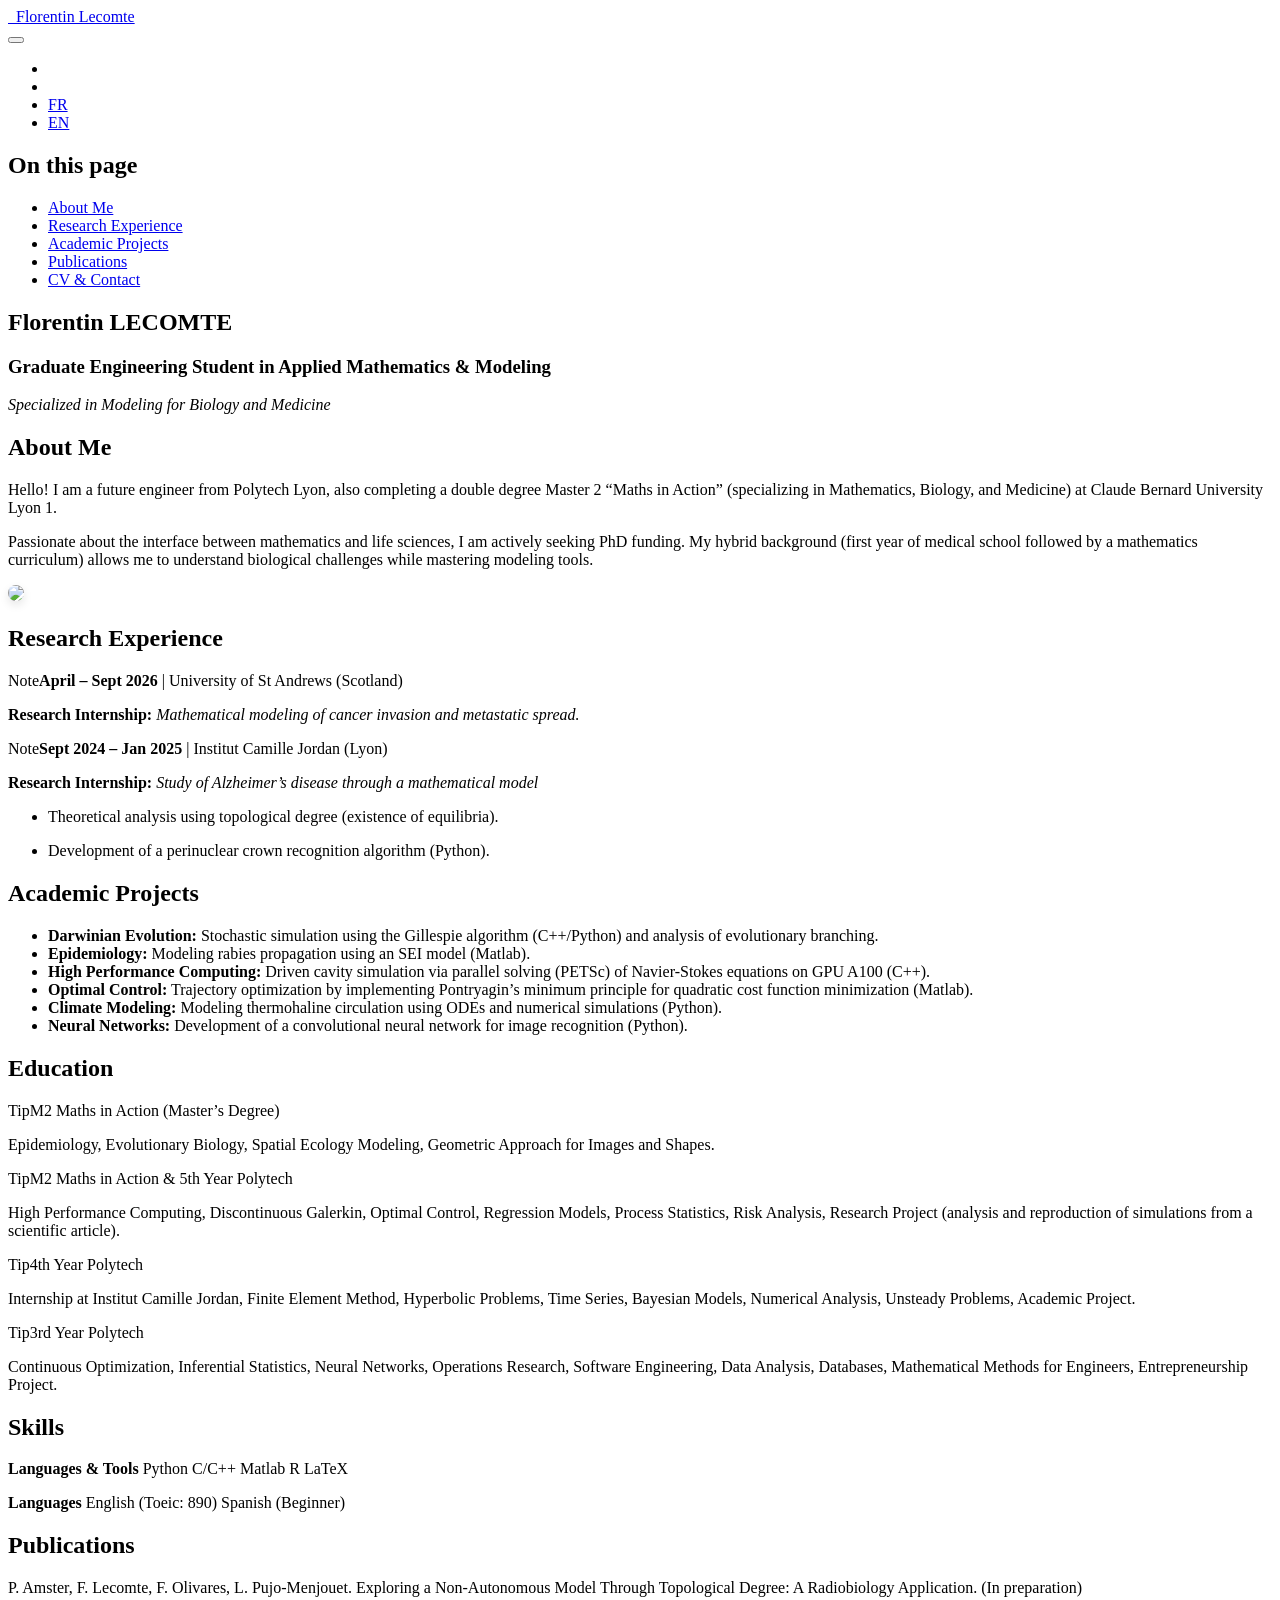
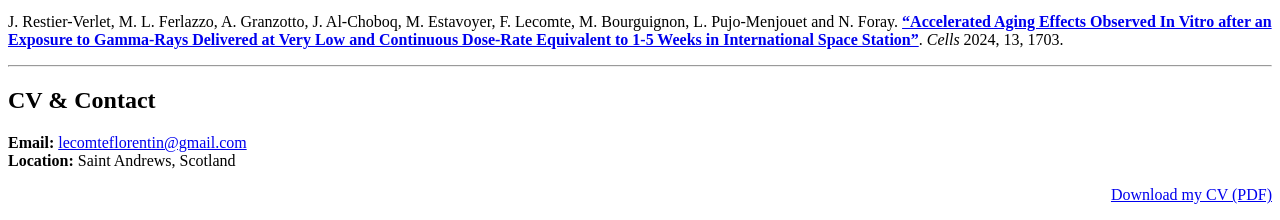
==== docs/index-en.html @ 6770fa11 "website first version" ====
<!DOCTYPE html>
<html xmlns="http://www.w3.org/1999/xhtml" lang="en" xml:lang="en"><head>

<meta charset="utf-8">
<meta name="generator" content="quarto-1.9.37">

<meta name="viewport" content="width=device-width, initial-scale=1.0, user-scalable=yes">


<title>index-en – Florentin Lecomte</title>
<style>
/* Default styles provided by pandoc.
** See https://pandoc.org/MANUAL.html#variables-for-html for config info.
*/
code{white-space: pre-wrap;}
span.smallcaps{font-variant: small-caps;}
div.columns{display: flex; gap: min(4vw, 1.5em);}
div.column{flex: auto; overflow-x: auto;}
div.hanging-indent{margin-left: 1.5em; text-indent: -1.5em;}
ul.task-list{list-style: none;}
ul.task-list li input[type="checkbox"] {
  width: 0.8em;
  margin: 0 0.8em 0.2em -1em; /* quarto-specific, see https://github.com/quarto-dev/quarto-cli/issues/4556 */ 
  vertical-align: middle;
}
</style>


<script src="site_libs/quarto-nav/quarto-nav.js"></script>
<script src="site_libs/quarto-nav/headroom.min.js"></script>
<script src="site_libs/clipboard/clipboard.min.js"></script>
<script src="site_libs/quarto-search/autocomplete.umd.js"></script>
<script src="site_libs/quarto-search/fuse.min.js"></script>
<script src="site_libs/quarto-search/quarto-search.js"></script>
<meta name="quarto:offset" content="./">
<script src="site_libs/quarto-html/quarto.js" type="module"></script>
<script src="site_libs/quarto-html/tabsets/tabsets.js" type="module"></script>
<script src="site_libs/quarto-html/popper.min.js"></script>
<script src="site_libs/quarto-html/tippy.umd.min.js"></script>
<script src="site_libs/quarto-html/anchor.min.js"></script>
<link href="site_libs/quarto-html/tippy.css" rel="stylesheet">
<link href="site_libs/quarto-html/quarto-syntax-highlighting-7f8f88aac4f3542376d5c11b86a4c14d.css" rel="stylesheet" id="quarto-text-highlighting-styles">
<script src="site_libs/bootstrap/bootstrap.min.js"></script>
<link href="site_libs/bootstrap/bootstrap-icons.css" rel="stylesheet">
<link href="site_libs/bootstrap/bootstrap-f9da83f35c8a9777c3928170ebd7038e.min.css" rel="stylesheet" append-hash="true" id="quarto-bootstrap" data-mode="light">
<script id="quarto-search-options" type="application/json">{
  "location": "navbar",
  "copy-button": false,
  "collapse-after": 3,
  "panel-placement": "end",
  "type": "overlay",
  "limit": 50,
  "keyboard-shortcut": [
    "f",
    "/",
    "s"
  ],
  "show-item-context": false,
  "language": {
    "search-no-results-text": "No results",
    "search-matching-documents-text": "matching documents",
    "search-copy-link-title": "Copy link to search",
    "search-hide-matches-text": "Hide additional matches",
    "search-more-match-text": "more match in this document",
    "search-more-matches-text": "more matches in this document",
    "search-clear-button-title": "Clear",
    "search-text-placeholder": "",
    "search-detached-cancel-button-title": "Cancel",
    "search-submit-button-title": "Submit",
    "search-label": "Search"
  }
}</script>


<link rel="stylesheet" href="styles.css">
</head>

<body class="floating nav-fixed quarto-light">

<div id="quarto-search-results"></div>
  <header id="quarto-header" class="headroom fixed-top">
    <nav class="navbar navbar-expand-lg " data-bs-theme="dark">
      <div class="navbar-container container-fluid">
      <div class="navbar-brand-container mx-auto">
    <a href="./index.html" class="navbar-brand navbar-brand-logo">
    <img src="./photo_logo.jpg" alt="" class="navbar-logo light-content">
    <img src="./photo_logo.jpg" alt="" class="navbar-logo dark-content">
    </a>
    <a class="navbar-brand" href="./index.html">
    <span class="navbar-title">Florentin Lecomte</span>
    </a>
  </div>
          <button class="navbar-toggler" type="button" data-bs-toggle="collapse" data-bs-target="#navbarCollapse" aria-controls="navbarCollapse" role="menu" aria-expanded="false" aria-label="Toggle navigation" onclick="if (window.quartoToggleHeadroom) { window.quartoToggleHeadroom(); }">
  <span class="navbar-toggler-icon"></span>
</button>
          <div class="collapse navbar-collapse" id="navbarCollapse">
            <ul class="navbar-nav navbar-nav-scroll ms-auto">
  <li class="nav-item compact">
    <a class="nav-link" href="https://www.linkedin.com/in/florentin-lecomte-97208b253/"> <i class="bi bi-linkedin" role="img">
</i> 
<span class="menu-text"></span></a>
  </li>  
  <li class="nav-item compact">
    <a class="nav-link" href="https://github.com/FlorentinLecomte"> <i class="bi bi-github" role="img">
</i> 
<span class="menu-text"></span></a>
  </li>  
  <li class="nav-item">
    <a class="nav-link" href="./index.html"> 
<span class="menu-text">FR</span></a>
  </li>  
  <li class="nav-item">
    <a class="nav-link active" href="./index-en.html" aria-current="page"> 
<span class="menu-text">EN</span></a>
  </li>  
</ul>
          </div> <!-- /navcollapse -->
            <div class="quarto-navbar-tools">
</div>
      </div> <!-- /container-fluid -->
    </nav>
</header>
<!-- content -->
<div id="quarto-content" class="quarto-container page-columns page-rows-contents page-layout-full page-navbar">
<!-- sidebar -->
  <nav id="quarto-sidebar" class="sidebar collapse collapse-horizontal quarto-sidebar-collapse-item sidebar-navigation floating overflow-auto">
    <nav id="TOC" role="doc-toc" class="toc-active">
    <h2 id="toc-title">On this page</h2>
   
  <ul>
  <li><a href="#about-me" id="toc-about-me" class="nav-link active" data-scroll-target="#about-me">About Me</a></li>
  <li><a href="#research-experience" id="toc-research-experience" class="nav-link" data-scroll-target="#research-experience">Research Experience</a></li>
  <li><a href="#academic-projects" id="toc-academic-projects" class="nav-link" data-scroll-target="#academic-projects">Academic Projects</a></li>
  <li><a href="#publications" id="toc-publications" class="nav-link" data-scroll-target="#publications">Publications</a></li>
  <li><a href="#cv-contact" id="toc-cv-contact" class="nav-link" data-scroll-target="#cv-contact">CV &amp; Contact</a></li>
  </ul>
</nav>
</nav>
<div id="quarto-sidebar-glass" class="quarto-sidebar-collapse-item" data-bs-toggle="collapse" data-bs-target=".quarto-sidebar-collapse-item"></div>
<!-- margin-sidebar -->
    <div id="quarto-margin-sidebar" class="sidebar margin-sidebar zindex-bottom">
    </div>
<!-- main -->
<main class="content column-page-right" id="quarto-document-content"><header id="title-block-header" class="quarto-title-block"></header>




<section id="florentin-lecomte" class="level1 unlisted hero-banner">
<h1 class="unlisted">Florentin LECOMTE</h1>
<section id="graduate-engineering-student-in-applied-mathematics-modeling" class="level3 unlisted">
<h3 class="unlisted anchored" data-anchor-id="graduate-engineering-student-in-applied-mathematics-modeling">Graduate Engineering Student in Applied Mathematics &amp; Modeling</h3>
<p><em>Specialized in Modeling for Biology and Medicine</em></p>
</section>
</section>
<section id="about-me" class="level2">
<h2 class="anchored" data-anchor-id="about-me">About Me</h2>
<div class="grid">
<div class="g-col-12 g-col-md-8">
<p>Hello! I am a future engineer from Polytech Lyon, also completing a double degree Master 2 “Maths in Action” (specializing in Mathematics, Biology, and Medicine) at Claude Bernard University Lyon 1.</p>
<p>Passionate about the interface between mathematics and life sciences, I am actively seeking PhD funding. My hybrid background (first year of medical school followed by a mathematics curriculum) allows me to understand biological challenges while mastering modeling tools.</p>
</div>
<div class="g-col-12 g-col-md-4">
<p><img src="photo_logo.jpg" class="img-fluid" style="border-radius: 15px; box-shadow: 0 4px 10px rgba(0,0,0,0.1);;width:67.0%"></p>
</div>
</div>
</section>
<section id="research-experience" class="level2">
<h2 class="anchored" data-anchor-id="research-experience">Research Experience</h2>
<div class="callout callout-style-default callout-note no-icon callout-titled">
<div class="callout-header d-flex align-content-center">
<div class="callout-icon-container">
<i class="callout-icon no-icon"></i>
</div>
<div class="callout-title-container flex-fill">
<span class="screen-reader-only">Note</span><strong>April – Sept 2026</strong> | University of St Andrews (Scotland)
</div>
</div>
<div class="callout-body-container callout-body">
<p><strong>Research Internship:</strong> <em>Mathematical modeling of cancer invasion and metastatic spread.</em></p>
</div>
</div>
<div class="callout callout-style-default callout-note no-icon callout-titled">
<div class="callout-header d-flex align-content-center">
<div class="callout-icon-container">
<i class="callout-icon no-icon"></i>
</div>
<div class="callout-title-container flex-fill">
<span class="screen-reader-only">Note</span><strong>Sept 2024 – Jan 2025</strong> | Institut Camille Jordan (Lyon)
</div>
</div>
<div class="callout-body-container callout-body">
<p><strong>Research Internship:</strong> <em>Study of Alzheimer’s disease through a mathematical model</em></p>
<ul>
<li><p>Theoretical analysis using topological degree (existence of equilibria).</p></li>
<li><p>Development of a perinuclear crown recognition algorithm (Python).</p></li>
</ul>
</div>
</div>
</section>
<section id="academic-projects" class="level2">
<h2 class="anchored" data-anchor-id="academic-projects">Academic Projects</h2>
<ul>
<li><strong>Darwinian Evolution:</strong> Stochastic simulation using the Gillespie algorithm (C++/Python) and analysis of evolutionary branching.</li>
<li><strong>Epidemiology:</strong> Modeling rabies propagation using an SEI model (Matlab).</li>
<li><strong>High Performance Computing:</strong> Driven cavity simulation via parallel solving (PETSc) of Navier-Stokes equations on GPU A100 (C++).</li>
<li><strong>Optimal Control:</strong> Trajectory optimization by implementing Pontryagin’s minimum principle for quadratic cost function minimization (Matlab).</li>
<li><strong>Climate Modeling:</strong> Modeling thermohaline circulation using ODEs and numerical simulations (Python).</li>
<li><strong>Neural Networks:</strong> Development of a convolutional neural network for image recognition (Python).</li>
</ul>
</section>
<div class="grid">
<section id="education" class="level2 g-col-12 g-col-md-7">
<h2 class="anchored" data-anchor-id="education">Education</h2>
<div class="callout callout-style-default callout-tip callout-titled">
<div class="callout-header d-flex align-content-center collapsed" data-bs-toggle="collapse" data-bs-target=".callout-3-contents" aria-controls="callout-3" aria-expanded="false" aria-label="Toggle callout">
<div class="callout-icon-container">
<i class="callout-icon"></i>
</div>
<div class="callout-title-container flex-fill">
<span class="screen-reader-only">Tip</span>M2 Maths in Action (Master’s Degree)
</div>
<div class="callout-btn-toggle d-inline-block border-0 py-1 ps-1 pe-0 float-end"><i class="callout-toggle"></i></div>
</div>
<div id="callout-3" class="callout-3-contents callout-collapse collapse">
<div class="callout-body-container callout-body">
<p>Epidemiology, Evolutionary Biology, Spatial Ecology Modeling, Geometric Approach for Images and Shapes.</p>
</div>
</div>
</div>
<div class="callout callout-style-default callout-tip callout-titled">
<div class="callout-header d-flex align-content-center collapsed" data-bs-toggle="collapse" data-bs-target=".callout-4-contents" aria-controls="callout-4" aria-expanded="false" aria-label="Toggle callout">
<div class="callout-icon-container">
<i class="callout-icon"></i>
</div>
<div class="callout-title-container flex-fill">
<span class="screen-reader-only">Tip</span>M2 Maths in Action &amp; 5th Year Polytech
</div>
<div class="callout-btn-toggle d-inline-block border-0 py-1 ps-1 pe-0 float-end"><i class="callout-toggle"></i></div>
</div>
<div id="callout-4" class="callout-4-contents callout-collapse collapse">
<div class="callout-body-container callout-body">
<p>High Performance Computing, Discontinuous Galerkin, Optimal Control, Regression Models, Process Statistics, Risk Analysis, Research Project (analysis and reproduction of simulations from a scientific article).</p>
</div>
</div>
</div>
<div class="callout callout-style-default callout-tip callout-titled">
<div class="callout-header d-flex align-content-center collapsed" data-bs-toggle="collapse" data-bs-target=".callout-5-contents" aria-controls="callout-5" aria-expanded="false" aria-label="Toggle callout">
<div class="callout-icon-container">
<i class="callout-icon"></i>
</div>
<div class="callout-title-container flex-fill">
<span class="screen-reader-only">Tip</span>4th Year Polytech
</div>
<div class="callout-btn-toggle d-inline-block border-0 py-1 ps-1 pe-0 float-end"><i class="callout-toggle"></i></div>
</div>
<div id="callout-5" class="callout-5-contents callout-collapse collapse">
<div class="callout-body-container callout-body">
<p>Internship at Institut Camille Jordan, Finite Element Method, Hyperbolic Problems, Time Series, Bayesian Models, Numerical Analysis, Unsteady Problems, Academic Project.</p>
</div>
</div>
</div>
<div class="callout callout-style-default callout-tip callout-titled">
<div class="callout-header d-flex align-content-center collapsed" data-bs-toggle="collapse" data-bs-target=".callout-6-contents" aria-controls="callout-6" aria-expanded="false" aria-label="Toggle callout">
<div class="callout-icon-container">
<i class="callout-icon"></i>
</div>
<div class="callout-title-container flex-fill">
<span class="screen-reader-only">Tip</span>3rd Year Polytech
</div>
<div class="callout-btn-toggle d-inline-block border-0 py-1 ps-1 pe-0 float-end"><i class="callout-toggle"></i></div>
</div>
<div id="callout-6" class="callout-6-contents callout-collapse collapse">
<div class="callout-body-container callout-body">
<p>Continuous Optimization, Inferential Statistics, Neural Networks, Operations Research, Software Engineering, Data Analysis, Databases, Mathematical Methods for Engineers, Entrepreneurship Project.</p>
</div>
</div>
</div>
</section>
<section id="skills" class="level2 g-col-12 g-col-md-5">
<h2 class="anchored" data-anchor-id="skills">Skills</h2>
<p><strong>Languages &amp; Tools</strong> <span class="skill-tag">Python</span> <span class="skill-tag">C/C++</span> <span class="skill-tag">Matlab</span> <span class="skill-tag">R</span> <span class="skill-tag">LaTeX</span></p>
<p><strong>Languages</strong> <span class="skill-tag">English (Toeic: 890)</span> <span class="skill-tag">Spanish (Beginner)</span></p>
</section>
</div>
<section id="publications" class="level2">
<h2 class="anchored" data-anchor-id="publications">Publications</h2>
<p>P. Amster, F. Lecomte, F. Olivares, L. Pujo-Menjouet. Exploring a Non-Autonomous Model Through Topological Degree: A Radiobiology Application. (In preparation)</p>
<p>J. Restier-Verlet, M. L. Ferlazzo, A. Granzotto, J. Al-Choboq, M. Estavoyer, F. Lecomte, M. Bourguignon, L. Pujo-Menjouet and N. Foray. <a href="https://www.mdpi.com/2073-4409/13/20/1703"><strong>“Accelerated Aging Effects Observed In Vitro after an Exposure to Gamma-Rays Delivered at Very Low and Continuous Dose-Rate Equivalent to 1-5 Weeks in International Space Station”</strong></a>. <em>Cells</em> 2024, 13, 1703.</p>
<hr>
</section>
<section id="cv-contact" class="level2">
<h2 class="anchored" data-anchor-id="cv-contact">CV &amp; Contact</h2>
<div class="grid">
<div class="g-col-12 g-col-md-6">
<p><strong><i class="bi bi-envelope"></i> Email:</strong> <a href="mailto:lecomteflorentin@gmail.com">lecomteflorentin@gmail.com</a> <br> <strong><i class="bi bi-geo-alt"></i> Location:</strong> Saint Andrews, Scotland</p>
</div>
<div class="g-col-12 g-col-md-6" style="text-align: right;">
<p><a href="CV_en.pdf" class="btn btn-primary" target="_blank"> <i class="bi bi-file-earmark-pdf"></i> Download my CV (PDF) </a></p>
</div>
</div>


</section>

</main> <!-- /main -->
<script id="quarto-html-after-body" type="application/javascript">
  window.document.addEventListener("DOMContentLoaded", function (event) {
    const icon = "";
    const anchorJS = new window.AnchorJS();
    anchorJS.options = {
      placement: 'right',
      icon: icon
    };
    anchorJS.add('.anchored');
    const isCodeAnnotation = (el) => {
      for (const clz of el.classList) {
        if (clz.startsWith('code-annotation-')) {                     
          return true;
        }
      }
      return false;
    }
    const onCopySuccess = function(e) {
      // button target
      const button = e.trigger;
      // don't keep focus
      button.blur();
      // flash "checked"
      button.classList.add('code-copy-button-checked');
      var currentTitle = button.getAttribute("title");
      button.setAttribute("title", "Copied!");
      let tooltip;
      if (window.bootstrap) {
        button.setAttribute("data-bs-toggle", "tooltip");
        button.setAttribute("data-bs-placement", "left");
        button.setAttribute("data-bs-title", "Copied!");
        tooltip = new bootstrap.Tooltip(button, 
          { trigger: "manual", 
            customClass: "code-copy-button-tooltip",
            offset: [0, -8]});
        tooltip.show();    
      }
      setTimeout(function() {
        if (tooltip) {
          tooltip.hide();
          button.removeAttribute("data-bs-title");
          button.removeAttribute("data-bs-toggle");
          button.removeAttribute("data-bs-placement");
        }
        button.setAttribute("title", currentTitle);
        button.classList.remove('code-copy-button-checked');
      }, 1000);
      // clear code selection
      e.clearSelection();
    }
    const getTextToCopy = function(trigger) {
      const outerScaffold = trigger.parentElement.cloneNode(true);
      const codeEl = outerScaffold.querySelector('code');
      for (const childEl of codeEl.children) {
        if (isCodeAnnotation(childEl)) {
          childEl.remove();
        }
      }
      return codeEl.innerText;
    }
    const clipboard = new window.ClipboardJS('.code-copy-button:not([data-in-quarto-modal])', {
      text: getTextToCopy
    });
    clipboard.on('success', onCopySuccess);
    if (window.document.getElementById('quarto-embedded-source-code-modal')) {
      const clipboardModal = new window.ClipboardJS('.code-copy-button[data-in-quarto-modal]', {
        text: getTextToCopy,
        container: window.document.getElementById('quarto-embedded-source-code-modal')
      });
      clipboardModal.on('success', onCopySuccess);
    }
      var localhostRegex = new RegExp(/^(?:http|https):\/\/localhost\:?[0-9]*\//);
      var mailtoRegex = new RegExp(/^mailto:/);
        var filterRegex = new RegExp('/' + window.location.host + '/');
      var isInternal = (href) => {
          return filterRegex.test(href) || localhostRegex.test(href) || mailtoRegex.test(href);
      }
      // Inspect non-navigation links and adorn them if external
     var links = window.document.querySelectorAll('a[href]:not(.nav-link):not(.navbar-brand):not(.toc-action):not(.sidebar-link):not(.sidebar-item-toggle):not(.pagination-link):not(.no-external):not([aria-hidden]):not(.dropdown-item):not(.quarto-navigation-tool):not(.about-link)');
      for (var i=0; i<links.length; i++) {
        const link = links[i];
        if (!isInternal(link.href)) {
          // undo the damage that might have been done by quarto-nav.js in the case of
          // links that we want to consider external
          if (link.dataset.originalHref !== undefined) {
            link.href = link.dataset.originalHref;
          }
        }
      }
    function tippyHover(el, contentFn, onTriggerFn, onUntriggerFn) {
      const config = {
        allowHTML: true,
        maxWidth: 500,
        delay: 100,
        arrow: false,
        appendTo: function(el) {
            return el.parentElement;
        },
        interactive: true,
        interactiveBorder: 10,
        theme: 'quarto',
        placement: 'bottom-start',
      };
      if (contentFn) {
        config.content = contentFn;
      }
      if (onTriggerFn) {
        config.onTrigger = onTriggerFn;
      }
      if (onUntriggerFn) {
        config.onUntrigger = onUntriggerFn;
      }
      window.tippy(el, config); 
    }
    const noterefs = window.document.querySelectorAll('a[role="doc-noteref"]');
    for (var i=0; i<noterefs.length; i++) {
      const ref = noterefs[i];
      tippyHover(ref, function() {
        // use id or data attribute instead here
        let href = ref.getAttribute('data-footnote-href') || ref.getAttribute('href');
        try { href = new URL(href).hash; } catch {}
        const id = href.replace(/^#\/?/, "");
        const note = window.document.getElementById(id);
        if (note) {
          return note.innerHTML;
        } else {
          return "";
        }
      });
    }
    const xrefs = window.document.querySelectorAll('a.quarto-xref');
    const processXRef = (id, note) => {
      // Strip column container classes
      const stripColumnClz = (el) => {
        el.classList.remove("page-full", "page-columns");
        if (el.children) {
          for (const child of el.children) {
            stripColumnClz(child);
          }
        }
      }
      stripColumnClz(note)
      if (id === null || id.startsWith('sec-')) {
        // Special case sections, only their first couple elements
        const container = document.createElement("div");
        if (note.children && note.children.length > 2) {
          container.appendChild(note.children[0].cloneNode(true));
          for (let i = 1; i < note.children.length; i++) {
            const child = note.children[i];
            if (child.tagName === "P" && child.innerText === "") {
              continue;
            } else {
              container.appendChild(child.cloneNode(true));
              break;
            }
          }
          if (window.Quarto?.typesetMath) {
            window.Quarto.typesetMath(container);
          }
          return container.innerHTML
        } else {
          if (window.Quarto?.typesetMath) {
            window.Quarto.typesetMath(note);
          }
          return note.innerHTML;
        }
      } else {
        // Remove any anchor links if they are present
        const anchorLink = note.querySelector('a.anchorjs-link');
        if (anchorLink) {
          anchorLink.remove();
        }
        if (window.Quarto?.typesetMath) {
          window.Quarto.typesetMath(note);
        }
        if (note.classList.contains("callout")) {
          return note.outerHTML;
        } else {
          return note.innerHTML;
        }
      }
    }
    for (var i=0; i<xrefs.length; i++) {
      const xref = xrefs[i];
      tippyHover(xref, undefined, function(instance) {
        instance.disable();
        let url = xref.getAttribute('href');
        let hash = undefined; 
        if (url.startsWith('#')) {
          hash = url;
        } else {
          try { hash = new URL(url).hash; } catch {}
        }
        if (hash) {
          const id = hash.replace(/^#\/?/, "");
          const note = window.document.getElementById(id);
          if (note !== null) {
            try {
              const html = processXRef(id, note.cloneNode(true));
              instance.setContent(html);
            } finally {
              instance.enable();
              instance.show();
            }
          } else {
            // See if we can fetch this
            fetch(url.split('#')[0])
            .then(res => res.text())
            .then(html => {
              const parser = new DOMParser();
              const htmlDoc = parser.parseFromString(html, "text/html");
              const note = htmlDoc.getElementById(id);
              if (note !== null) {
                const html = processXRef(id, note);
                instance.setContent(html);
              } 
            }).finally(() => {
              instance.enable();
              instance.show();
            });
          }
        } else {
          // See if we can fetch a full url (with no hash to target)
          // This is a special case and we should probably do some content thinning / targeting
          fetch(url)
          .then(res => res.text())
          .then(html => {
            const parser = new DOMParser();
            const htmlDoc = parser.parseFromString(html, "text/html");
            const note = htmlDoc.querySelector('main.content');
            if (note !== null) {
              // This should only happen for chapter cross references
              // (since there is no id in the URL)
              // remove the first header
              if (note.children.length > 0 && note.children[0].tagName === "HEADER") {
                note.children[0].remove();
              }
              const html = processXRef(null, note);
              instance.setContent(html);
            } 
          }).finally(() => {
            instance.enable();
            instance.show();
          });
        }
      }, function(instance) {
      });
    }
        let selectedAnnoteEl;
        const selectorForAnnotation = ( cell, annotation) => {
          let cellAttr = 'data-code-cell="' + cell + '"';
          let lineAttr = 'data-code-annotation="' +  annotation + '"';
          const selector = 'span[' + cellAttr + '][' + lineAttr + ']';
          return selector;
        }
        const selectCodeLines = (annoteEl) => {
          const doc = window.document;
          const targetCell = annoteEl.getAttribute("data-target-cell");
          const targetAnnotation = annoteEl.getAttribute("data-target-annotation");
          const annoteSpan = window.document.querySelector(selectorForAnnotation(targetCell, targetAnnotation));
          const lines = annoteSpan.getAttribute("data-code-lines").split(",");
          const lineIds = lines.map((line) => {
            return targetCell + "-" + line;
          })
          let top = null;
          let height = null;
          let parent = null;
          if (lineIds.length > 0) {
              //compute the position of the single el (top and bottom and make a div)
              const el = window.document.getElementById(lineIds[0]);
              top = el.offsetTop;
              height = el.offsetHeight;
              parent = el.parentElement.parentElement;
            if (lineIds.length > 1) {
              const lastEl = window.document.getElementById(lineIds[lineIds.length - 1]);
              const bottom = lastEl.offsetTop + lastEl.offsetHeight;
              height = bottom - top;
            }
            if (top !== null && height !== null && parent !== null) {
              // cook up a div (if necessary) and position it 
              let div = window.document.getElementById("code-annotation-line-highlight");
              if (div === null) {
                div = window.document.createElement("div");
                div.setAttribute("id", "code-annotation-line-highlight");
                div.style.position = 'absolute';
                parent.appendChild(div);
              }
              div.style.top = top - 2 + "px";
              div.style.height = height + 4 + "px";
              div.style.left = 0;
              let gutterDiv = window.document.getElementById("code-annotation-line-highlight-gutter");
              if (gutterDiv === null) {
                gutterDiv = window.document.createElement("div");
                gutterDiv.setAttribute("id", "code-annotation-line-highlight-gutter");
                gutterDiv.style.position = 'absolute';
                const codeCell = window.document.getElementById(targetCell);
                const gutter = codeCell.querySelector('.code-annotation-gutter');
                gutter.appendChild(gutterDiv);
              }
              gutterDiv.style.top = top - 2 + "px";
              gutterDiv.style.height = height + 4 + "px";
            }
            selectedAnnoteEl = annoteEl;
          }
        };
        const unselectCodeLines = () => {
          const elementsIds = ["code-annotation-line-highlight", "code-annotation-line-highlight-gutter"];
          elementsIds.forEach((elId) => {
            const div = window.document.getElementById(elId);
            if (div) {
              div.remove();
            }
          });
          selectedAnnoteEl = undefined;
        };
          // Handle positioning of the toggle
      window.addEventListener(
        "resize",
        throttle(() => {
          elRect = undefined;
          if (selectedAnnoteEl) {
            selectCodeLines(selectedAnnoteEl);
          }
        }, 10)
      );
      function throttle(fn, ms) {
      let throttle = false;
      let timer;
        return (...args) => {
          if(!throttle) { // first call gets through
              fn.apply(this, args);
              throttle = true;
          } else { // all the others get throttled
              if(timer) clearTimeout(timer); // cancel #2
              timer = setTimeout(() => {
                fn.apply(this, args);
                timer = throttle = false;
              }, ms);
          }
        };
      }
        // Attach click handler to the DT
        const annoteDls = window.document.querySelectorAll('dt[data-target-cell]');
        for (const annoteDlNode of annoteDls) {
          annoteDlNode.addEventListener('click', (event) => {
            const clickedEl = event.target;
            if (clickedEl !== selectedAnnoteEl) {
              unselectCodeLines();
              const activeEl = window.document.querySelector('dt[data-target-cell].code-annotation-active');
              if (activeEl) {
                activeEl.classList.remove('code-annotation-active');
              }
              selectCodeLines(clickedEl);
              clickedEl.classList.add('code-annotation-active');
            } else {
              // Unselect the line
              unselectCodeLines();
              clickedEl.classList.remove('code-annotation-active');
            }
          });
        }
    const findCites = (el) => {
      const parentEl = el.parentElement;
      if (parentEl) {
        const cites = parentEl.dataset.cites;
        if (cites) {
          return {
            el,
            cites: cites.split(' ')
          };
        } else {
          return findCites(el.parentElement)
        }
      } else {
        return undefined;
      }
    };
    var bibliorefs = window.document.querySelectorAll('a[role="doc-biblioref"]');
    for (var i=0; i<bibliorefs.length; i++) {
      const ref = bibliorefs[i];
      const citeInfo = findCites(ref);
      if (citeInfo) {
        tippyHover(citeInfo.el, function() {
          var popup = window.document.createElement('div');
          citeInfo.cites.forEach(function(cite) {
            var citeDiv = window.document.createElement('div');
            citeDiv.classList.add('hanging-indent');
            citeDiv.classList.add('csl-entry');
            var biblioDiv = window.document.getElementById('ref-' + cite);
            if (biblioDiv) {
              citeDiv.innerHTML = biblioDiv.innerHTML;
            }
            popup.appendChild(citeDiv);
          });
          return popup.innerHTML;
        });
      }
    }
  });
  </script>
</div> <!-- /content -->




</body></html>
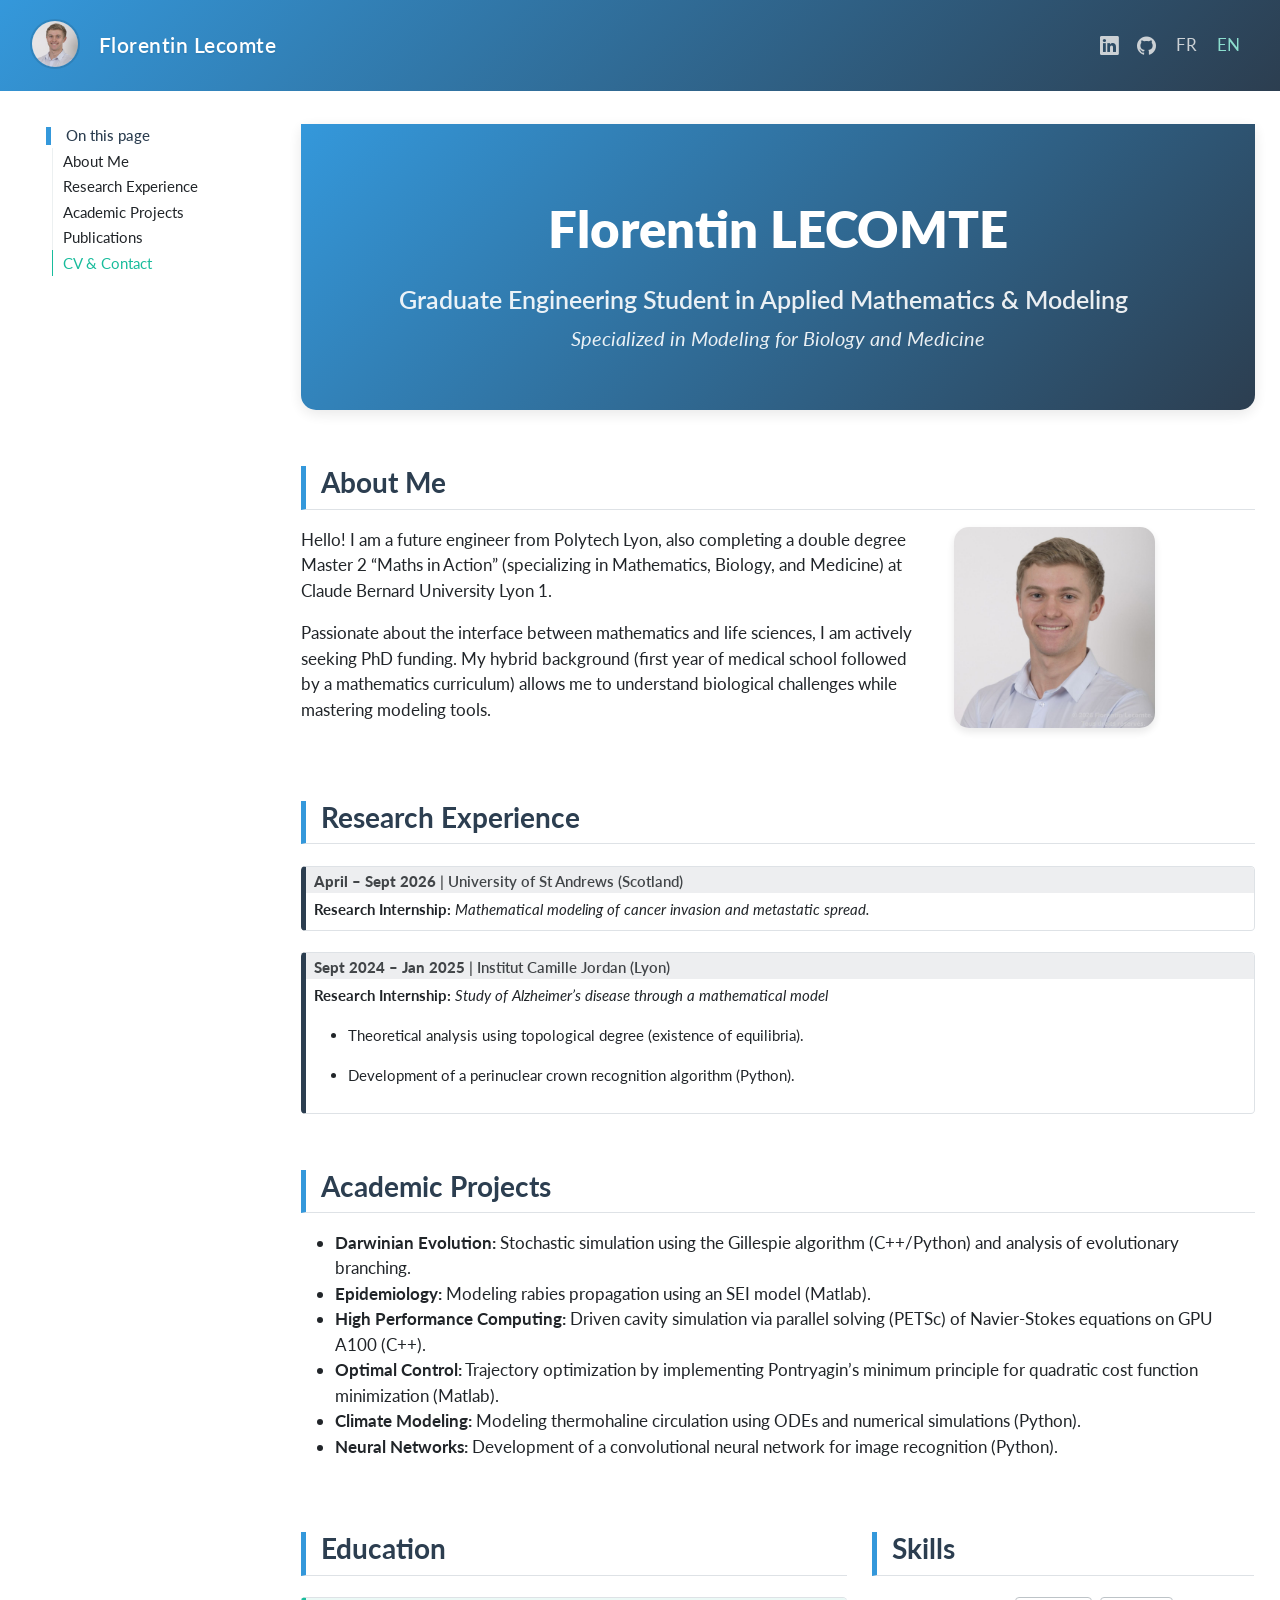
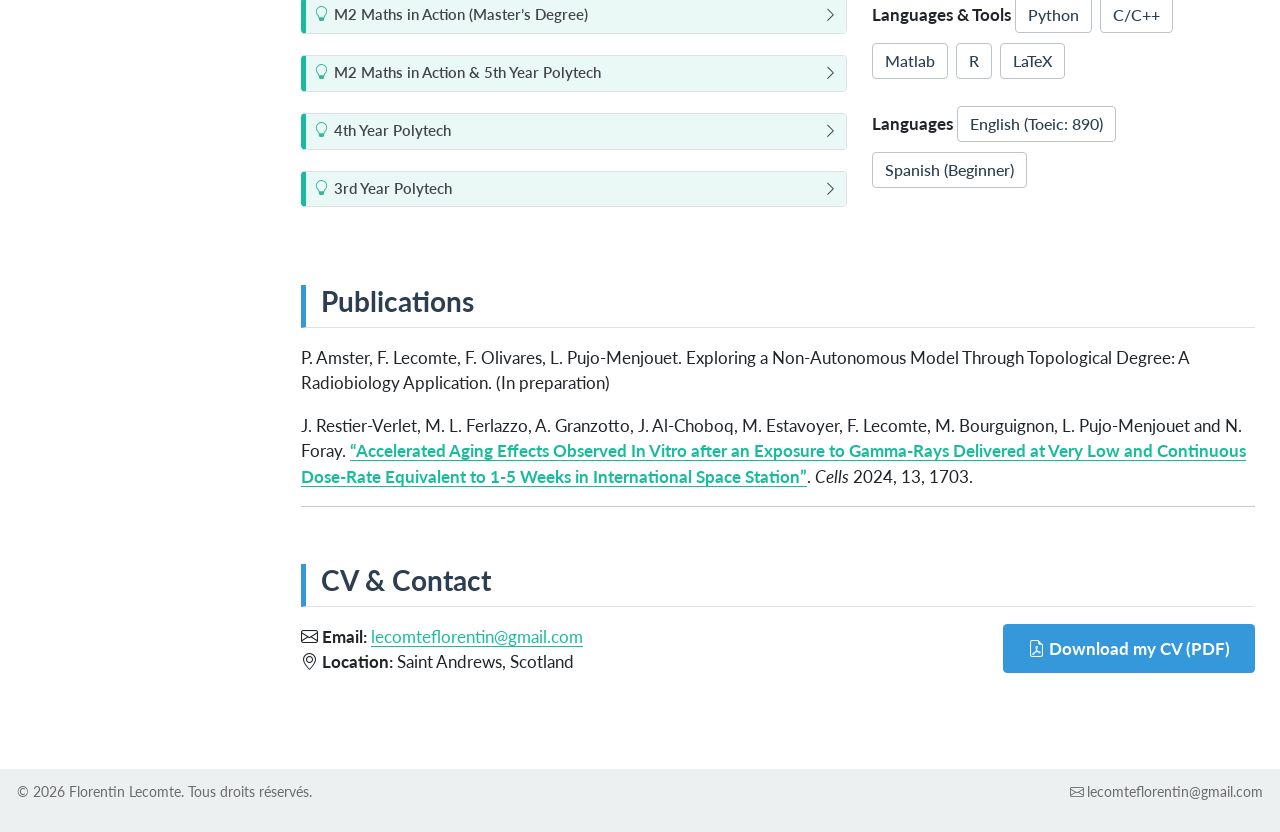
==== commit 48266e57: "Correctifs site" ====
--- a/docs/index-en.html
+++ b/docs/index-en.html
@@ -33,6 +33,7 @@
 <script src="site_libs/quarto-search/fuse.min.js"></script>
 <script src="site_libs/quarto-search/quarto-search.js"></script>
 <meta name="quarto:offset" content="./">
+<link href="./photo_logo.jpg" rel="icon" type="image/jpeg">
 <script src="site_libs/quarto-html/quarto.js" type="module"></script>
 <script src="site_libs/quarto-html/tabsets/tabsets.js" type="module"></script>
 <script src="site_libs/quarto-html/popper.min.js"></script>
@@ -42,7 +43,7 @@
 <link href="site_libs/quarto-html/quarto-syntax-highlighting-7f8f88aac4f3542376d5c11b86a4c14d.css" rel="stylesheet" id="quarto-text-highlighting-styles">
 <script src="site_libs/bootstrap/bootstrap.min.js"></script>
 <link href="site_libs/bootstrap/bootstrap-icons.css" rel="stylesheet">
-<link href="site_libs/bootstrap/bootstrap-f9da83f35c8a9777c3928170ebd7038e.min.css" rel="stylesheet" append-hash="true" id="quarto-bootstrap" data-mode="light">
+<link href="site_libs/bootstrap/bootstrap-33ac0fa60fa988b654defe0d4bca975a.min.css" rel="stylesheet" append-hash="true" id="quarto-bootstrap" data-mode="light">
 <script id="quarto-search-options" type="application/json">{
   "location": "navbar",
   "copy-button": false,
@@ -73,6 +74,10 @@
 
 
 <link rel="stylesheet" href="styles.css">
+<meta property="og:title" content="Florentin Lecomte | Mathématiques Appliquées &amp; Modélisation">
+<meta property="og:description" content="Élève ingénieur spécialisé en modélisation pour la biologie et la médecine. Découvrez mon portfolio académique (actuellement en recherche d’un financement de thèse).">
+<meta property="og:image" content="https://florentinlecomte.github.io/website/photo_logo.jpg">
+<meta property="og:site_name" content="Florentin Lecomte">
 </head>
 
 <body class="floating nav-fixed quarto-light">
@@ -377,7 +382,7 @@
     }
       var localhostRegex = new RegExp(/^(?:http|https):\/\/localhost\:?[0-9]*\//);
       var mailtoRegex = new RegExp(/^mailto:/);
-        var filterRegex = new RegExp('/' + window.location.host + '/');
+        var filterRegex = new RegExp("https:\/\/florentinlecomte\.github\.io\/website\/");
       var isInternal = (href) => {
           return filterRegex.test(href) || localhostRegex.test(href) || mailtoRegex.test(href);
       }
@@ -705,6 +710,25 @@
   });
   </script>
 </div> <!-- /content -->
+<footer class="footer">
+  <div class="nav-footer">
+    <div class="nav-footer-left">
+<p>© 2026 Florentin Lecomte. Tous droits réservés.</p>
+</div>   
+    <div class="nav-footer-center">
+      &nbsp;
+    </div>
+    <div class="nav-footer-right">
+      <ul class="footer-items list-unstyled">
+    <li class="nav-item">
+      <i class="bi bi-envelope" role="img">
+</i> 
+ lecomteflorentin@gmail.com
+  </li>  
+</ul>
+    </div>
+  </div>
+</footer>
 
 
 
--- a/docs/site_libs/quarto-html/tippy.css
+++ b/docs/site_libs/quarto-html/tippy.css
@@ -0,0 +1 @@
+.tippy-box[data-animation=fade][data-state=hidden]{opacity:0}[data-tippy-root]{max-width:calc(100vw - 10px)}.tippy-box{position:relative;background-color:#333;color:#fff;border-radius:4px;font-size:14px;line-height:1.4;white-space:normal;outline:0;transition-property:transform,visibility,opacity}.tippy-box[data-placement^=top]>.tippy-arrow{bottom:0}.tippy-box[data-placement^=top]>.tippy-arrow:before{bottom:-7px;left:0;border-width:8px 8px 0;border-top-color:initial;transform-origin:center top}.tippy-box[data-placement^=bottom]>.tippy-arrow{top:0}.tippy-box[data-placement^=bottom]>.tippy-arrow:before{top:-7px;left:0;border-width:0 8px 8px;border-bottom-color:initial;transform-origin:center bottom}.tippy-box[data-placement^=left]>.tippy-arrow{right:0}.tippy-box[data-placement^=left]>.tippy-arrow:before{border-width:8px 0 8px 8px;border-left-color:initial;right:-7px;transform-origin:center left}.tippy-box[data-placement^=right]>.tippy-arrow{left:0}.tippy-box[data-placement^=right]>.tippy-arrow:before{left:-7px;border-width:8px 8px 8px 0;border-right-color:initial;transform-origin:center right}.tippy-box[data-inertia][data-state=visible]{transition-timing-function:cubic-bezier(.54,1.5,.38,1.11)}.tippy-arrow{width:16px;height:16px;color:#333}.tippy-arrow:before{content:"";position:absolute;border-color:transparent;border-style:solid}.tippy-content{position:relative;padding:5px 9px;z-index:1}
--- a/docs/site_libs/quarto-html/quarto-syntax-highlighting-7f8f88aac4f3542376d5c11b86a4c14d.css
+++ b/docs/site_libs/quarto-html/quarto-syntax-highlighting-7f8f88aac4f3542376d5c11b86a4c14d.css
@@ -0,0 +1,236 @@
+/* quarto syntax highlight colors */
+:root {
+  --quarto-hl-ot-color: #003B4F;
+  --quarto-hl-at-color: #657422;
+  --quarto-hl-ss-color: #20794D;
+  --quarto-hl-an-color: #5E5E5E;
+  --quarto-hl-fu-color: #4758AB;
+  --quarto-hl-st-color: #20794D;
+  --quarto-hl-cf-color: #003B4F;
+  --quarto-hl-op-color: #5E5E5E;
+  --quarto-hl-er-color: #AD0000;
+  --quarto-hl-bn-color: #AD0000;
+  --quarto-hl-al-color: #AD0000;
+  --quarto-hl-va-color: #111111;
+  --quarto-hl-bu-color: inherit;
+  --quarto-hl-ex-color: inherit;
+  --quarto-hl-pp-color: #AD0000;
+  --quarto-hl-in-color: #5E5E5E;
+  --quarto-hl-vs-color: #20794D;
+  --quarto-hl-wa-color: #5E5E5E;
+  --quarto-hl-do-color: #5E5E5E;
+  --quarto-hl-im-color: #00769E;
+  --quarto-hl-ch-color: #20794D;
+  --quarto-hl-dt-color: #AD0000;
+  --quarto-hl-fl-color: #AD0000;
+  --quarto-hl-co-color: #5E5E5E;
+  --quarto-hl-cv-color: #5E5E5E;
+  --quarto-hl-cn-color: #8f5902;
+  --quarto-hl-sc-color: #5E5E5E;
+  --quarto-hl-dv-color: #AD0000;
+  --quarto-hl-kw-color: #003B4F;
+}
+
+/* other quarto variables */
+:root {
+  --quarto-font-monospace: SFMono-Regular, Menlo, Monaco, Consolas, "Liberation Mono", "Courier New", monospace;
+}
+
+/* syntax highlight based on Pandoc's rules */
+pre > code.sourceCode > span {
+  color: #003B4F;
+}
+
+code.sourceCode > span {
+  color: #003B4F;
+}
+
+div.sourceCode,
+div.sourceCode pre.sourceCode {
+  color: #003B4F;
+}
+
+/* Normal */
+code span {
+  color: #003B4F;
+}
+
+/* Alert */
+code span.al {
+  color: #AD0000;
+  font-style: inherit;
+}
+
+/* Annotation */
+code span.an {
+  color: #5E5E5E;
+  font-style: inherit;
+}
+
+/* Attribute */
+code span.at {
+  color: #657422;
+  font-style: inherit;
+}
+
+/* BaseN */
+code span.bn {
+  color: #AD0000;
+  font-style: inherit;
+}
+
+/* BuiltIn */
+code span.bu {
+  font-style: inherit;
+}
+
+/* ControlFlow */
+code span.cf {
+  color: #003B4F;
+  font-weight: bold;
+  font-style: inherit;
+}
+
+/* Char */
+code span.ch {
+  color: #20794D;
+  font-style: inherit;
+}
+
+/* Constant */
+code span.cn {
+  color: #8f5902;
+  font-style: inherit;
+}
+
+/* Comment */
+code span.co {
+  color: #5E5E5E;
+  font-style: inherit;
+}
+
+/* CommentVar */
+code span.cv {
+  color: #5E5E5E;
+  font-style: italic;
+}
+
+/* Documentation */
+code span.do {
+  color: #5E5E5E;
+  font-style: italic;
+}
+
+/* DataType */
+code span.dt {
+  color: #AD0000;
+  font-style: inherit;
+}
+
+/* DecVal */
+code span.dv {
+  color: #AD0000;
+  font-style: inherit;
+}
+
+/* Error */
+code span.er {
+  color: #AD0000;
+  font-style: inherit;
+}
+
+/* Extension */
+code span.ex {
+  font-style: inherit;
+}
+
+/* Float */
+code span.fl {
+  color: #AD0000;
+  font-style: inherit;
+}
+
+/* Function */
+code span.fu {
+  color: #4758AB;
+  font-style: inherit;
+}
+
+/* Import */
+code span.im {
+  color: #00769E;
+  font-style: inherit;
+}
+
+/* Information */
+code span.in {
+  color: #5E5E5E;
+  font-style: inherit;
+}
+
+/* Keyword */
+code span.kw {
+  color: #003B4F;
+  font-weight: bold;
+  font-style: inherit;
+}
+
+/* Operator */
+code span.op {
+  color: #5E5E5E;
+  font-style: inherit;
+}
+
+/* Other */
+code span.ot {
+  color: #003B4F;
+  font-style: inherit;
+}
+
+/* Preprocessor */
+code span.pp {
+  color: #AD0000;
+  font-style: inherit;
+}
+
+/* SpecialChar */
+code span.sc {
+  color: #5E5E5E;
+  font-style: inherit;
+}
+
+/* SpecialString */
+code span.ss {
+  color: #20794D;
+  font-style: inherit;
+}
+
+/* String */
+code span.st {
+  color: #20794D;
+  font-style: inherit;
+}
+
+/* Variable */
+code span.va {
+  color: #111111;
+  font-style: inherit;
+}
+
+/* VerbatimString */
+code span.vs {
+  color: #20794D;
+  font-style: inherit;
+}
+
+/* Warning */
+code span.wa {
+  color: #5E5E5E;
+  font-style: italic;
+}
+
+.prevent-inlining {
+  content: "</";
+}
+
+/*# sourceMappingURL=789ad8cd35626ba772517505b42a116e.css.map */
--- a/docs/styles.css
+++ b/docs/styles.css
@@ -0,0 +1,103 @@
+:root {
+  --primary-blue: #3498db;
+  --dark-blue: #2c3e50;
+  --light-bg: #f8f9fa;
+}
+
+.navbar {
+  background: linear-gradient(135deg, #3498db 0%, #2c3e50 100%);
+  border-bottom: none;
+}
+
+.navbar-brand {
+  display: flex;
+  align-items: center;
+  padding-top: 5px;
+  padding-bottom: 5px;
+}
+
+.navbar-brand img {
+  display: block;
+  width: 50px;
+  height: 50px;
+  max-height: 50px;
+  object-fit: cover;
+  border-radius: 50%;
+  border: 2px solid rgba(0,0,0,0.1);
+  margin-right: 15px;
+  padding: 0;
+  margin-top: -3px;
+}
+
+.navbar-title {
+  display: inline-block;
+  font-weight: 600;
+  color: white;
+  letter-spacing: 0.5px;
+  text-shadow: 0 1px 2px rgba(0,0,0,0.1);
+}
+
+.hero-banner {
+  background: linear-gradient(135deg, #3498db 0%, #2c3e50 100%);
+  color: white;
+  padding: 40px 20px;
+  border-radius: 0 0 15px 15px;
+  margin-bottom: 40px;
+  margin-top: -15px;
+  text-align: center;
+  box-shadow: 0 4px 15px rgba(0,0,0,0.1);
+}
+
+.hero-banner h1 {
+  font-weight: 800;
+  font-size: 3rem;
+  margin-bottom: 10px;
+  color: white;
+  border: none;
+}
+
+.hero-banner p {
+  font-size: 1.2rem;
+  opacity: 0.9;
+}
+
+h2 {
+  color: var(--dark-blue);
+  border-left: 5px solid var(--primary-blue);
+  padding-left: 15px;
+  margin-top: 2em;
+  font-weight: 700;
+}
+
+.skill-tag {
+  display: inline-block;
+  padding: 5px 12px;
+  margin: 4px 4px 6px 0;
+  color: var(--dark-blue);
+  border: 1px solid #bdc3c7;
+  background-color: transparent;
+  border-radius: 4px;
+  font-size: 0.95rem;
+  font-weight: 500;
+  transition: all 0.2s ease-in-out;
+}
+
+.skill-tag:hover {
+  border-color: var(--primary-blue);
+  color: var(--primary-blue);
+  box-shadow: 0 2px 4px rgba(0,0,0,0.05);
+}
+
+.btn-primary {
+  background-color: var(--primary-blue);
+  border: none;
+  padding: 12px 25px;
+  font-weight: bold;
+  transition: all 0.3s;
+}
+
+.btn-primary:hover {
+  background-color: var(--dark-blue);
+  transform: translateY(-2px);
+  box-shadow: 0 4px 8px rgba(0,0,0,0.1);
+}
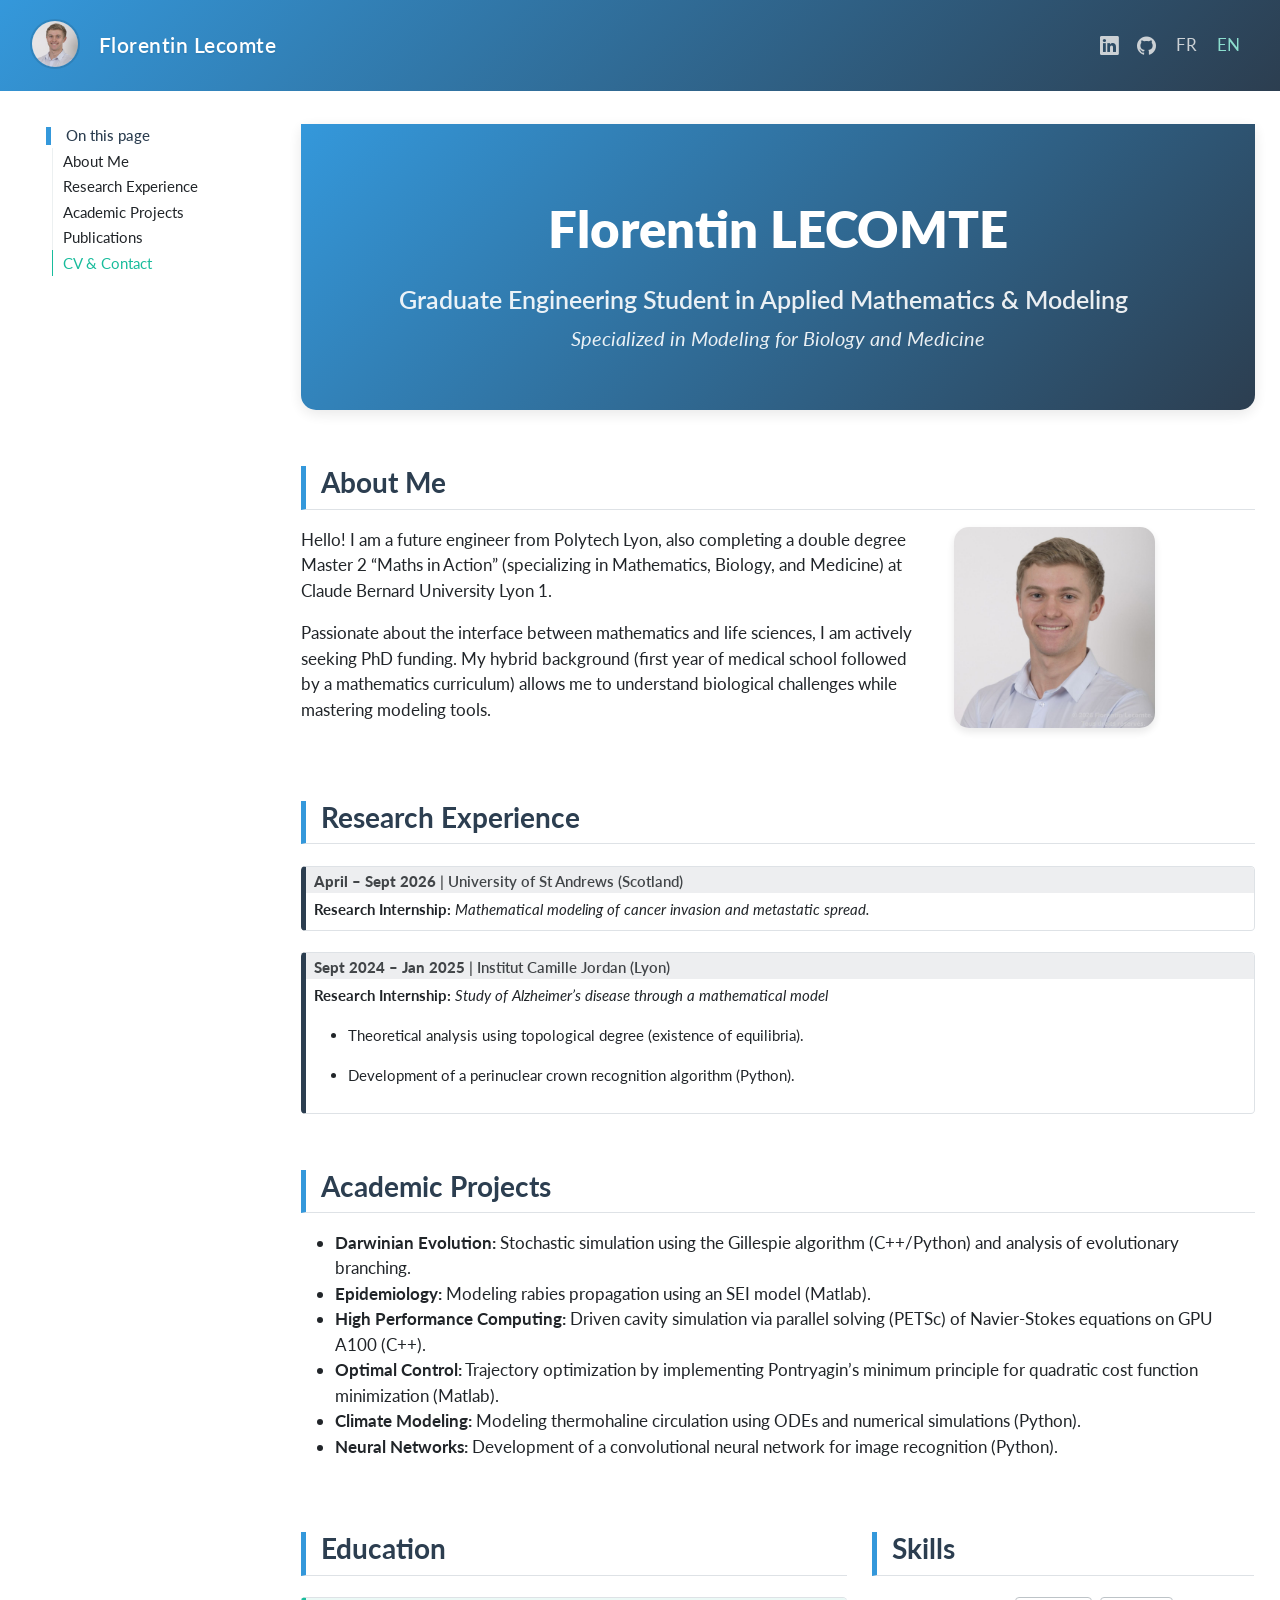
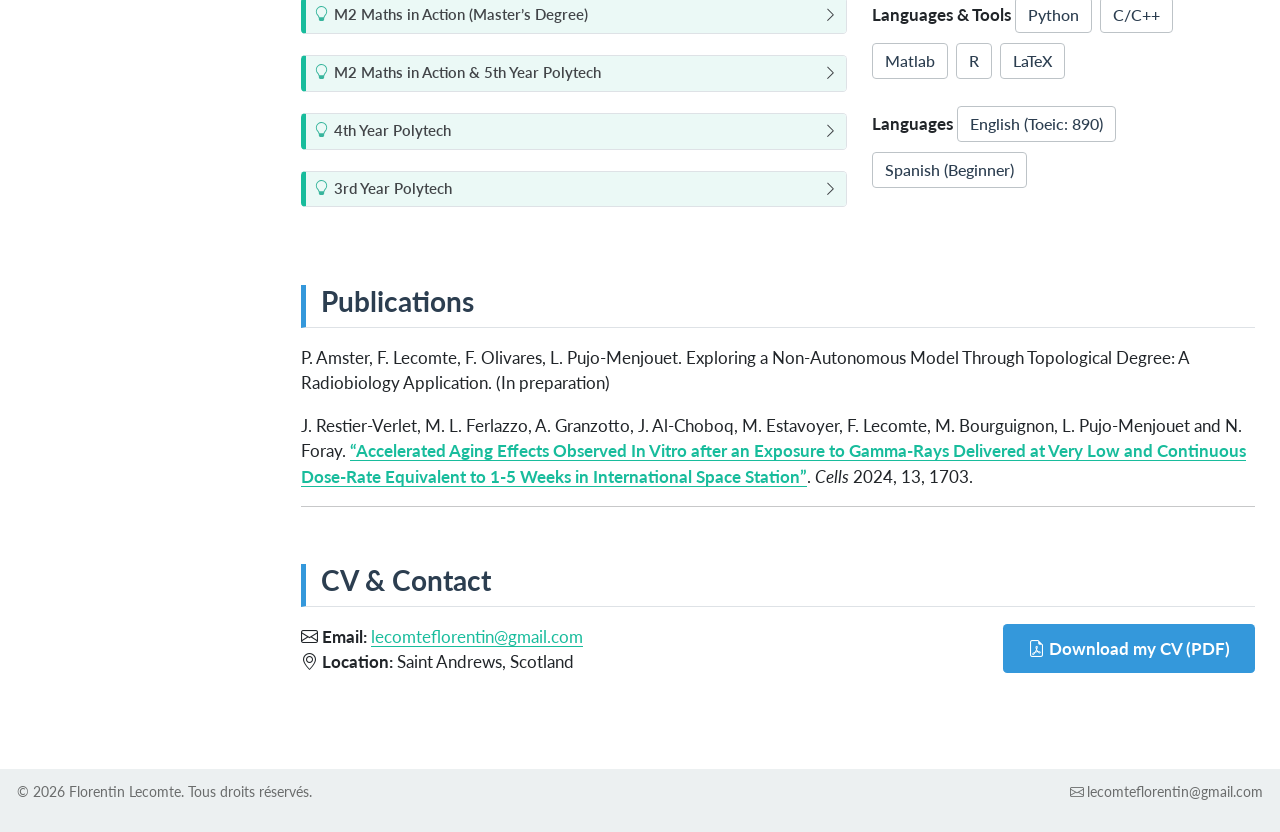
==== commit 5bb19484: "Correctifs site" ====
--- a/docs/index-en.html
+++ b/docs/index-en.html
@@ -33,7 +33,6 @@
 <script src="site_libs/quarto-search/fuse.min.js"></script>
 <script src="site_libs/quarto-search/quarto-search.js"></script>
 <meta name="quarto:offset" content="./">
-<link href="./photo_logo.jpg" rel="icon" type="image/jpeg">
 <script src="site_libs/quarto-html/quarto.js" type="module"></script>
 <script src="site_libs/quarto-html/tabsets/tabsets.js" type="module"></script>
 <script src="site_libs/quarto-html/popper.min.js"></script>
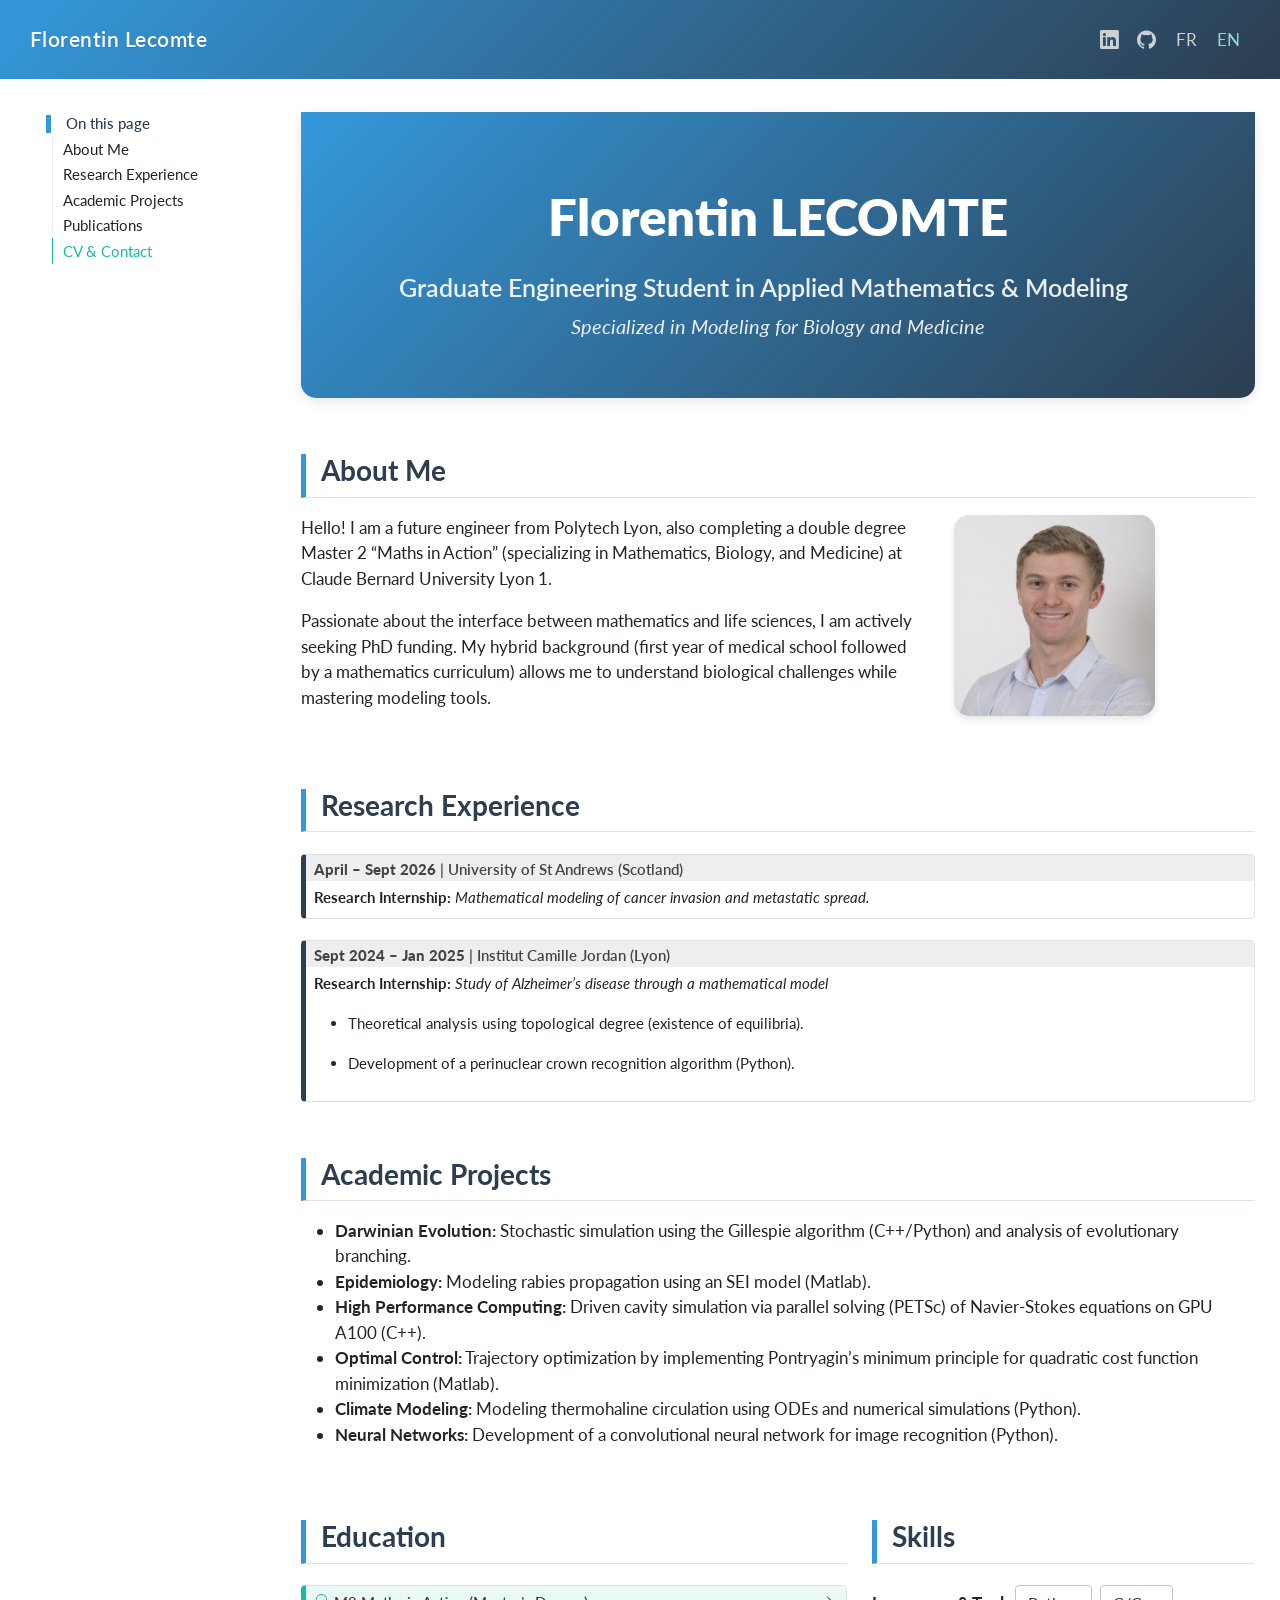
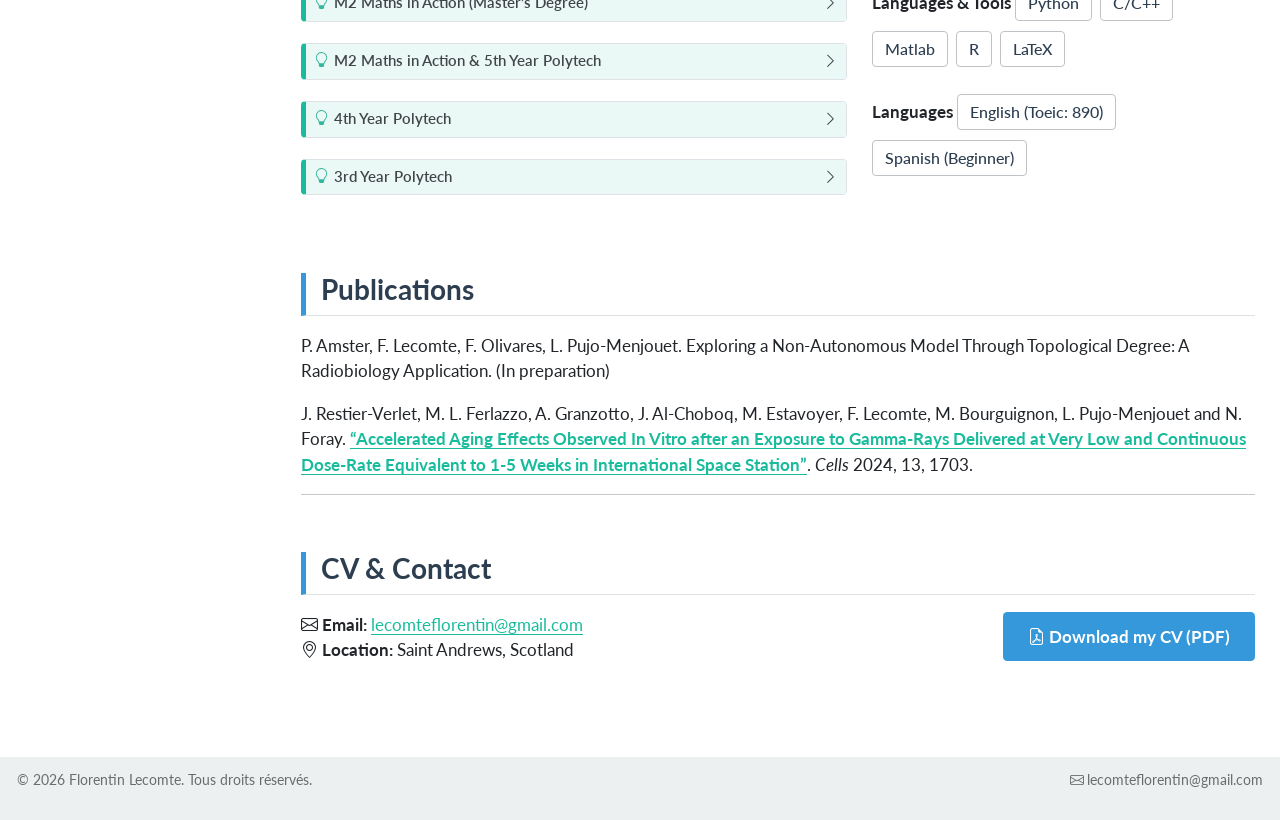
==== commit 14ddffac: "Correctifs site" ====
--- a/docs/index-en.html
+++ b/docs/index-en.html
@@ -33,6 +33,7 @@
 <script src="site_libs/quarto-search/fuse.min.js"></script>
 <script src="site_libs/quarto-search/quarto-search.js"></script>
 <meta name="quarto:offset" content="./">
+<link href="./photo_logo.jpg" rel="icon" type="image/jpeg">
 <script src="site_libs/quarto-html/quarto.js" type="module"></script>
 <script src="site_libs/quarto-html/tabsets/tabsets.js" type="module"></script>
 <script src="site_libs/quarto-html/popper.min.js"></script>
@@ -86,10 +87,6 @@
     <nav class="navbar navbar-expand-lg " data-bs-theme="dark">
       <div class="navbar-container container-fluid">
       <div class="navbar-brand-container mx-auto">
-    <a href="./index.html" class="navbar-brand navbar-brand-logo">
-    <img src="./photo_logo.jpg" alt="" class="navbar-logo light-content">
-    <img src="./photo_logo.jpg" alt="" class="navbar-logo dark-content">
-    </a>
     <a class="navbar-brand" href="./index.html">
     <span class="navbar-title">Florentin Lecomte</span>
     </a>
